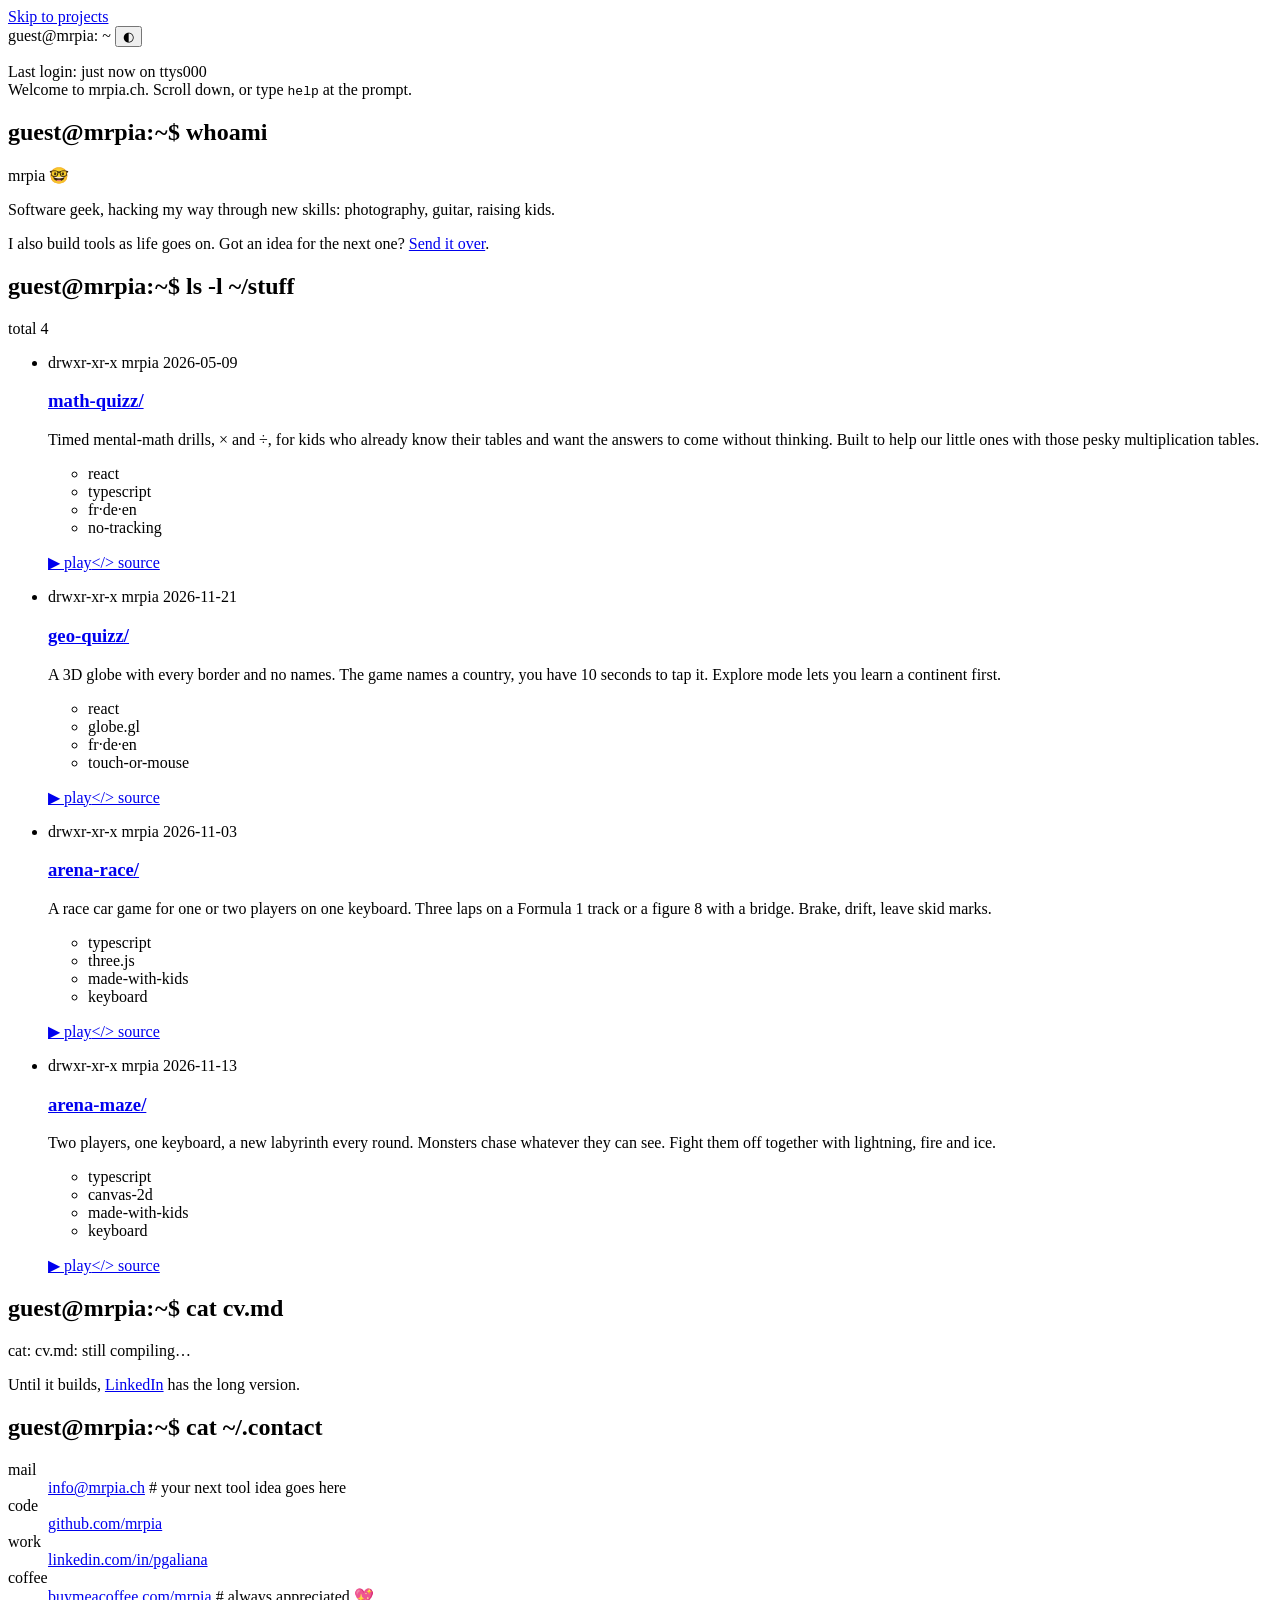
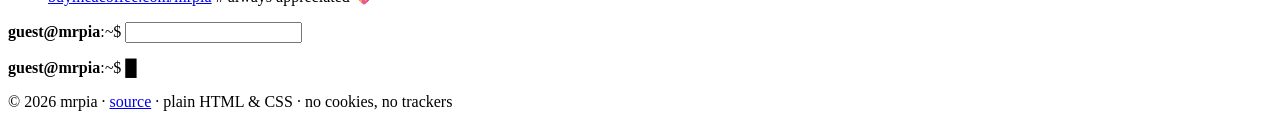
==== public/index.html @ 498de09b "feat: terminal-style home page for mrpia.ch One static page on Firebase Hosting (site mrpia-home, pr" ====
<!doctype html>
<html lang="en">
<head>
<meta charset="utf-8">
<meta name="viewport" content="width=device-width, initial-scale=1">
<title>mrpia.ch</title>
<meta name="description" content="mrpia: software geek, hacking my way through photography, guitar and raising kids. Small tools and games, built as life goes on.">
<meta name="color-scheme" content="dark light">
<meta name="theme-color" content="#0f141b">
<link rel="canonical" href="https://mrpia.ch/">
<meta property="og:type" content="website">
<meta property="og:url" content="https://mrpia.ch/">
<meta property="og:title" content="mrpia.ch">
<meta property="og:description" content="Software geek, hacking my way through photography, guitar and raising kids. Small tools and games, built as life goes on.">
<link rel="icon" href="/favicon.svg" type="image/svg+xml">
<link rel="stylesheet" href="/style.css">
<script src="/theme.js"></script>
<script src="/app.js" defer></script>
</head>
<body>
<a class="skip" href="#stuff">Skip to projects</a>

<main class="term">
  <header class="term-bar">
    <span class="dots" aria-hidden="true"><i></i><i></i><i></i></span>
    <span class="term-title">guest@mrpia: ~</span>
    <button class="theme-toggle" type="button" aria-label="Switch between light and dark theme" title="theme">◐</button>
  </header>

  <div class="term-body" id="term">
    <p class="motd dim">Last login: <span id="last-login">just now</span> on ttys000<br>
      Welcome to mrpia.ch. Scroll down, or type <kbd>help</kbd> at the prompt.</p>

    <section id="whoami" aria-labelledby="h-whoami">
      <h1 id="h-whoami" class="cmd"><span class="ps1" aria-hidden="true"><b>guest@mrpia</b>:<i>~</i>$ </span>whoami</h1>
      <div class="out">
        <p class="name">mrpia <span aria-hidden="true">🤓</span></p>
        <p>Software geek, hacking my way through new skills: photography, guitar, raising kids.</p>
        <p>I also build tools as life goes on. Got an idea for the next one? <a href="mailto:info@mrpia.ch">Send it over</a>.</p>
      </div>
    </section>

    <section id="stuff" aria-labelledby="h-stuff">
      <h2 id="h-stuff" class="cmd"><span class="ps1" aria-hidden="true"><b>guest@mrpia</b>:<i>~</i>$ </span>ls -l ~/stuff</h2>
      <p class="out dim" aria-hidden="true">total 4</p>
      <ul class="cards">
        <li class="card" data-name="math-quizz">
          <p class="perm" aria-hidden="true">drwxr-xr-x  mrpia  2026-05-09</p>
          <h3><a class="play" href="https://math-quizz.mrpia.ch/">math-quizz/</a></h3>
          <p class="blurb">Timed mental-math drills, × and ÷, for kids who already know their tables and want the answers to come without thinking. Built to help our little ones with those pesky multiplication tables.</p>
          <ul class="tags" aria-label="tags"><li>react</li><li>typescript</li><li>fr·de·en</li><li>no-tracking</li></ul>
          <p class="links"><a class="play" href="https://math-quizz.mrpia.ch/">▶ play</a><a class="src" href="https://github.com/mrpia/math-quizz">&lt;/&gt; source</a></p>
        </li>
        <li class="card" data-name="geo-quizz">
          <p class="perm" aria-hidden="true">drwxr-xr-x  mrpia  2026-11-21</p>
          <h3><a class="play" href="https://geo-quizz.mrpia.ch/">geo-quizz/</a></h3>
          <p class="blurb">A 3D globe with every border and no names. The game names a country, you have 10 seconds to tap it. Explore mode lets you learn a continent first.</p>
          <ul class="tags" aria-label="tags"><li>react</li><li>globe.gl</li><li>fr·de·en</li><li>touch-or-mouse</li></ul>
          <p class="links"><a class="play" href="https://geo-quizz.mrpia.ch/">▶ play</a><a class="src" href="https://github.com/mrpia/geo-quizz">&lt;/&gt; source</a></p>
        </li>
        <li class="card" data-name="arena-race">
          <p class="perm" aria-hidden="true">drwxr-xr-x  mrpia  2026-11-03</p>
          <h3><a class="play" href="https://arena-race.mrpia.ch/">arena-race/</a></h3>
          <p class="blurb">A race car game for one or two players on one keyboard. Three laps on a Formula 1 track or a figure 8 with a bridge. Brake, drift, leave skid marks.</p>
          <ul class="tags" aria-label="tags"><li>typescript</li><li>three.js</li><li>made-with-kids</li><li>keyboard</li></ul>
          <p class="links"><a class="play" href="https://arena-race.mrpia.ch/">▶ play</a><a class="src" href="https://github.com/mrpia/arena-race">&lt;/&gt; source</a></p>
        </li>
        <li class="card" data-name="arena-maze">
          <p class="perm" aria-hidden="true">drwxr-xr-x  mrpia  2026-11-13</p>
          <h3><a class="play" href="https://arena-maze.mrpia.ch/">arena-maze/</a></h3>
          <p class="blurb">Two players, one keyboard, a new labyrinth every round. Monsters chase whatever they can see. Fight them off together with lightning, fire and ice.</p>
          <ul class="tags" aria-label="tags"><li>typescript</li><li>canvas-2d</li><li>made-with-kids</li><li>keyboard</li></ul>
          <p class="links"><a class="play" href="https://arena-maze.mrpia.ch/">▶ play</a><a class="src" href="https://github.com/mrpia/arena-maze">&lt;/&gt; source</a></p>
        </li>
      </ul>
    </section>

    <section id="cv" aria-labelledby="h-cv">
      <h2 id="h-cv" class="cmd"><span class="ps1" aria-hidden="true"><b>guest@mrpia</b>:<i>~</i>$ </span>cat cv.md</h2>
      <div class="out">
        <p><span class="err">cat: cv.md: still compiling…</span></p>
        <p class="dim">Until it builds, <a href="https://linkedin.com/in/pgaliana" rel="me">LinkedIn</a> has the long version.</p>
      </div>
    </section>

    <section id="contact" aria-labelledby="h-contact">
      <h2 id="h-contact" class="cmd"><span class="ps1" aria-hidden="true"><b>guest@mrpia</b>:<i>~</i>$ </span>cat ~/.contact</h2>
      <dl class="out kv">
        <dt>mail</dt><dd><a href="mailto:info@mrpia.ch">info@mrpia.ch</a> <span class="dim"># your next tool idea goes here</span></dd>
        <dt>code</dt><dd><a href="https://github.com/mrpia" rel="me">github.com/mrpia</a></dd>
        <dt>work</dt><dd><a href="https://linkedin.com/in/pgaliana" rel="me">linkedin.com/in/pgaliana</a></dd>
        <dt>coffee</dt><dd><a href="https://buymeacoffee.com/mrpia">buymeacoffee.com/mrpia</a> <span class="dim"># always appreciated 💖</span></dd>
      </dl>
    </section>

    <div id="session" aria-live="polite"></div>

    <form id="prompt" class="cmd prompt" autocomplete="off">
      <span class="ps1" aria-hidden="true"><b>guest@mrpia</b>:<i>~</i>$ </span>
      <span class="field"><input id="cmd" name="cmd" type="text" placeholder=" " spellcheck="false" autocapitalize="off" autocorrect="off" enterkeyhint="go" aria-label="Command line. Type help and press Enter."></span>
    </form>
    <p class="cmd nojs-prompt" aria-hidden="true"><span class="ps1"><b>guest@mrpia</b>:<i>~</i>$ </span><span class="cursor">█</span></p>
  </div>
</main>

<footer class="foot">
  <p>© 2026 mrpia · <a href="https://github.com/mrpia/mrpia-home">source</a> · plain HTML &amp; CSS · no cookies, no trackers</p>
</footer>
</body>
</html>
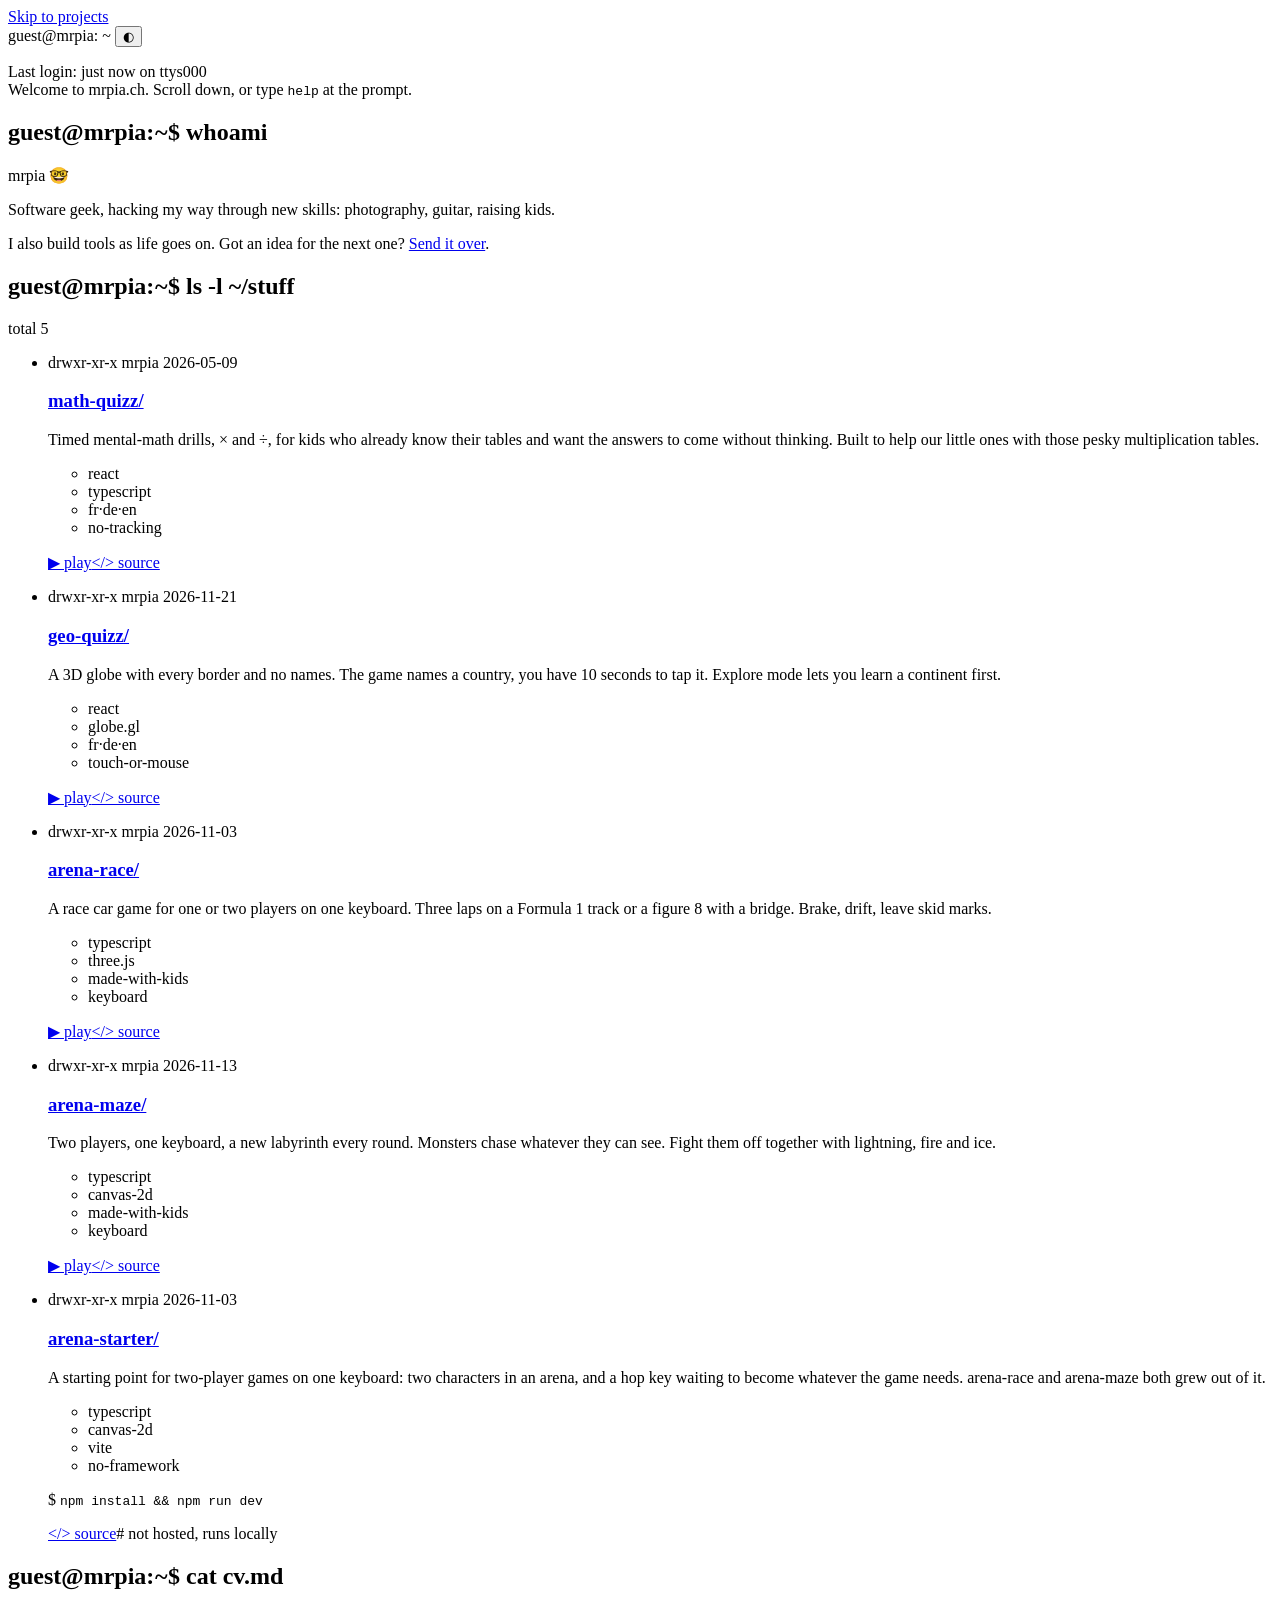
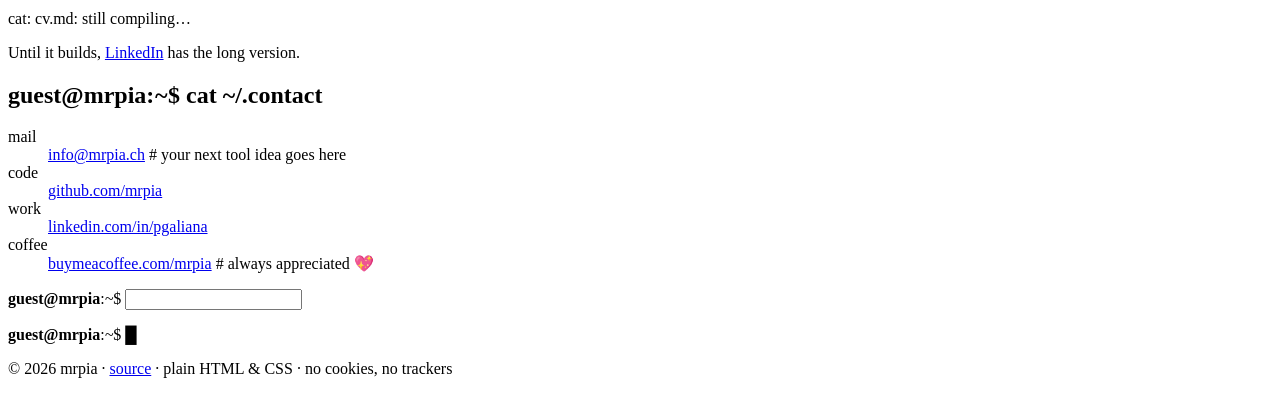
==== commit f6f5e11f: "feat: arena-starter card and a link preview image arena-starter isn't hosted, so its card links to G" ====
--- a/public/index.html
+++ b/public/index.html
@@ -12,6 +12,13 @@
 <meta property="og:url" content="https://mrpia.ch/">
 <meta property="og:title" content="mrpia.ch">
 <meta property="og:description" content="Software geek, hacking my way through photography, guitar and raising kids. Small tools and games, built as life goes on.">
+<meta property="og:site_name" content="mrpia.ch">
+<meta property="og:image" content="https://mrpia.ch/og.png">
+<meta property="og:image:type" content="image/png">
+<meta property="og:image:width" content="1200">
+<meta property="og:image:height" content="630">
+<meta property="og:image:alt" content="A terminal window. whoami prints mrpia with a nerd-face emoji; ls ~/stuff lists math-quizz, geo-quizz, arena-race, arena-maze and arena-starter.">
+<meta name="twitter:card" content="summary_large_image">
 <link rel="icon" href="/favicon.svg" type="image/svg+xml">
 <link rel="stylesheet" href="/style.css">
 <script src="/theme.js"></script>
@@ -42,7 +49,7 @@
 
     <section id="stuff" aria-labelledby="h-stuff">
       <h2 id="h-stuff" class="cmd"><span class="ps1" aria-hidden="true"><b>guest@mrpia</b>:<i>~</i>$ </span>ls -l ~/stuff</h2>
-      <p class="out dim" aria-hidden="true">total 4</p>
+      <p class="out dim" aria-hidden="true">total 5</p>
       <ul class="cards">
         <li class="card" data-name="math-quizz">
           <p class="perm" aria-hidden="true">drwxr-xr-x  mrpia  2026-05-09</p>
@@ -71,6 +78,14 @@
           <p class="blurb">Two players, one keyboard, a new labyrinth every round. Monsters chase whatever they can see. Fight them off together with lightning, fire and ice.</p>
           <ul class="tags" aria-label="tags"><li>typescript</li><li>canvas-2d</li><li>made-with-kids</li><li>keyboard</li></ul>
           <p class="links"><a class="play" href="https://arena-maze.mrpia.ch/">▶ play</a><a class="src" href="https://github.com/mrpia/arena-maze">&lt;/&gt; source</a></p>
+        </li>
+        <li class="card" data-name="arena-starter">
+          <p class="perm" aria-hidden="true">drwxr-xr-x  mrpia  2026-11-03</p>
+          <h3><a class="src" href="https://github.com/mrpia/arena-starter">arena-starter/</a></h3>
+          <p class="blurb">A starting point for two-player games on one keyboard: two characters in an arena, and a hop key waiting to become whatever the game needs. arena-race and arena-maze both grew out of it.</p>
+          <ul class="tags" aria-label="tags"><li>typescript</li><li>canvas-2d</li><li>vite</li><li>no-framework</li></ul>
+          <p class="run"><span class="dim" aria-hidden="true">$ </span><code>npm install &amp;&amp; npm run dev</code></p>
+          <p class="links"><a class="src" href="https://github.com/mrpia/arena-starter">&lt;/&gt; source</a><span class="dim"># not hosted, runs locally</span></p>
         </li>
       </ul>
     </section>
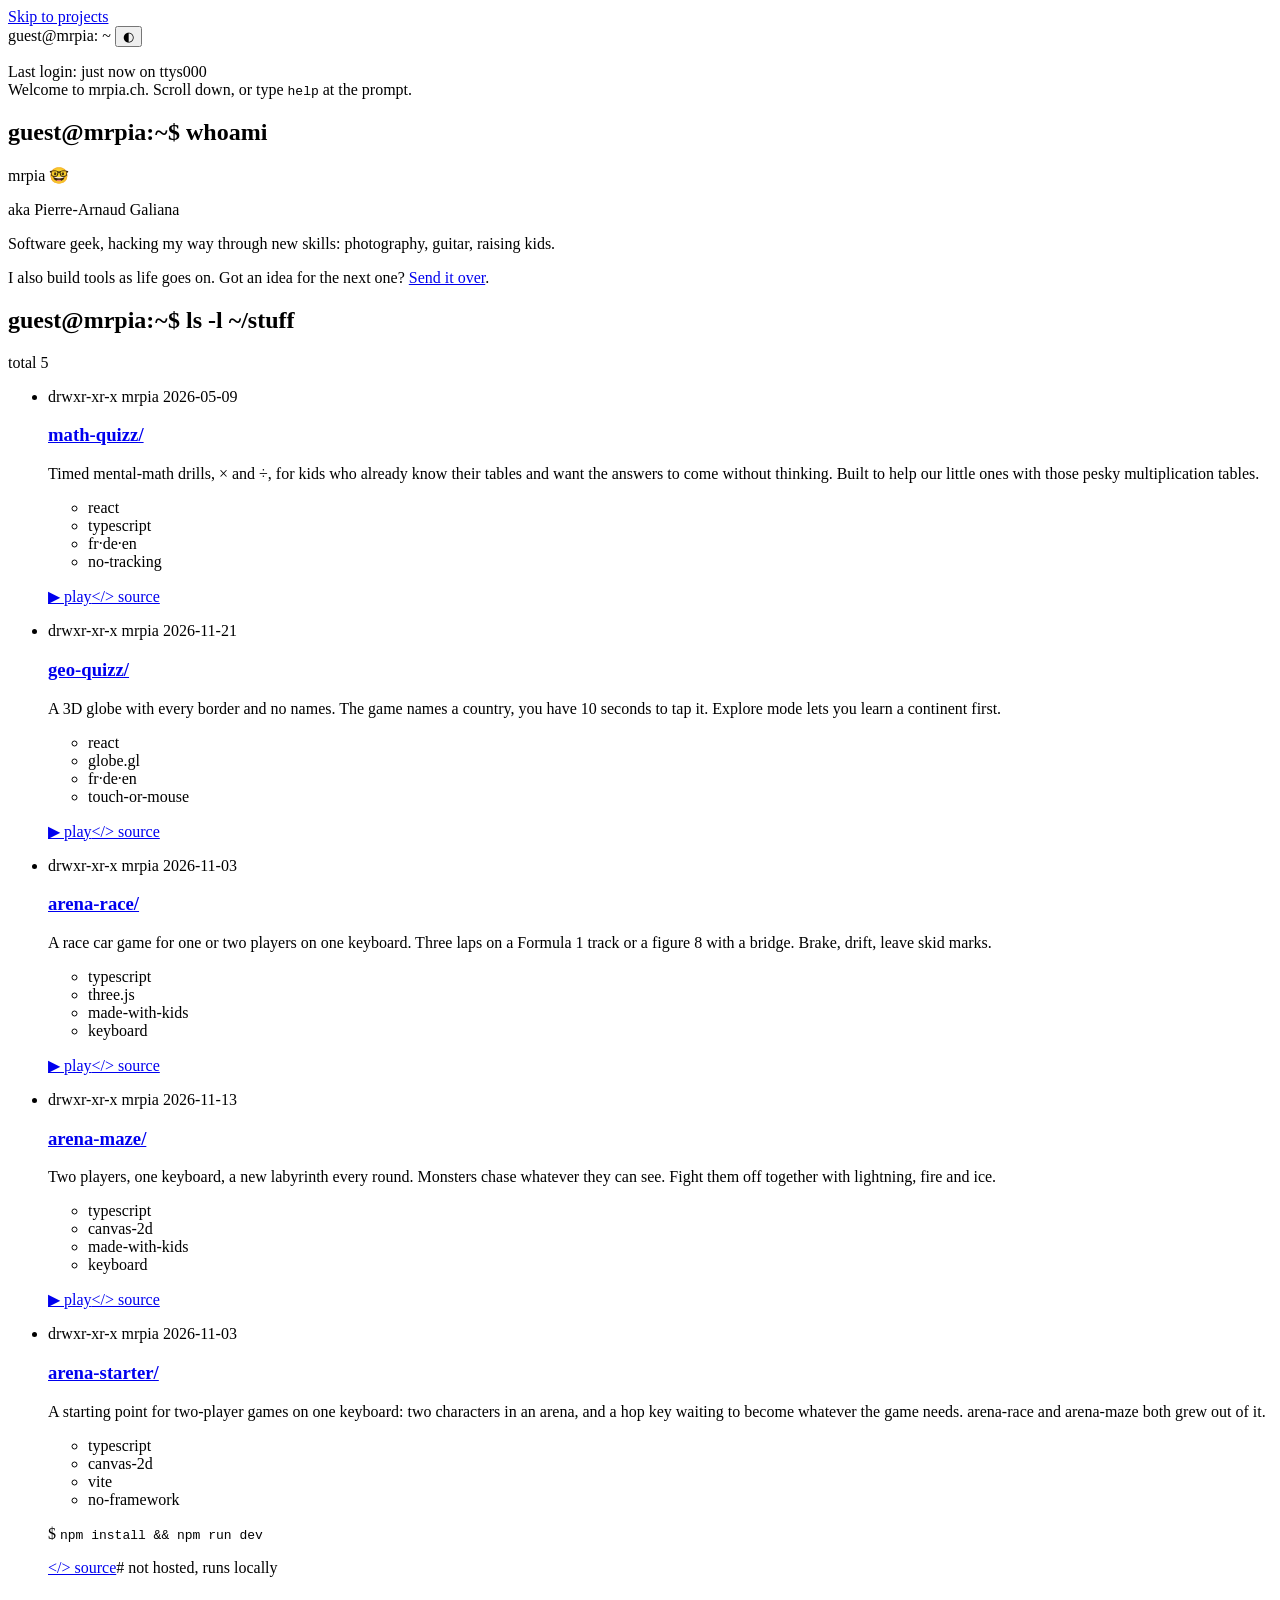
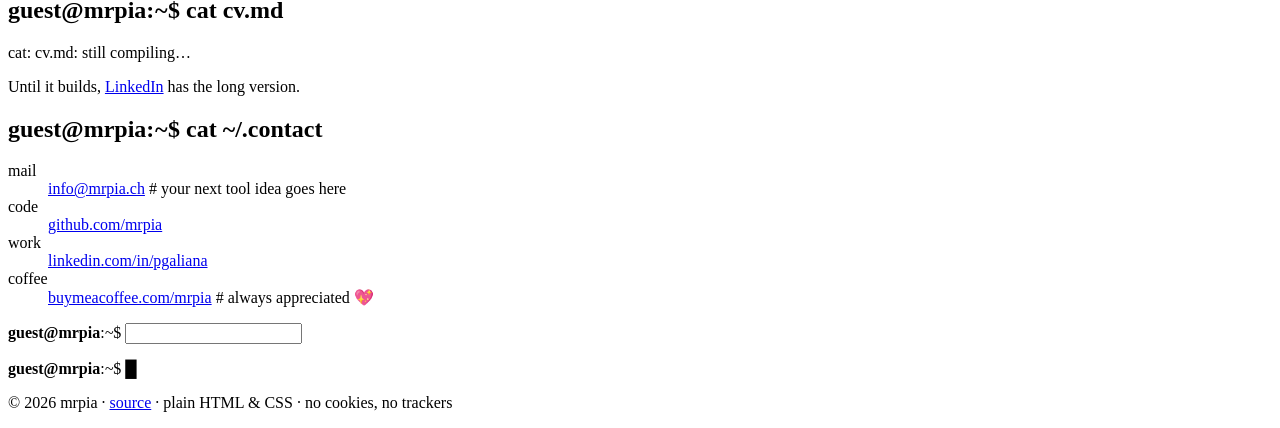
==== commit 9e835055: "feat: full name in whoami; card highlight without the lift whoami now shows "aka Pierre-Arnaud Galia" ====
--- a/public/index.html
+++ b/public/index.html
@@ -42,6 +42,7 @@
       <h1 id="h-whoami" class="cmd"><span class="ps1" aria-hidden="true"><b>guest@mrpia</b>:<i>~</i>$ </span>whoami</h1>
       <div class="out">
         <p class="name">mrpia <span aria-hidden="true">🤓</span></p>
+        <p class="realname"><span class="dim">aka</span> Pierre-Arnaud Galiana</p>
         <p>Software geek, hacking my way through new skills: photography, guitar, raising kids.</p>
         <p>I also build tools as life goes on. Got an idea for the next one? <a href="mailto:info@mrpia.ch">Send it over</a>.</p>
       </div>
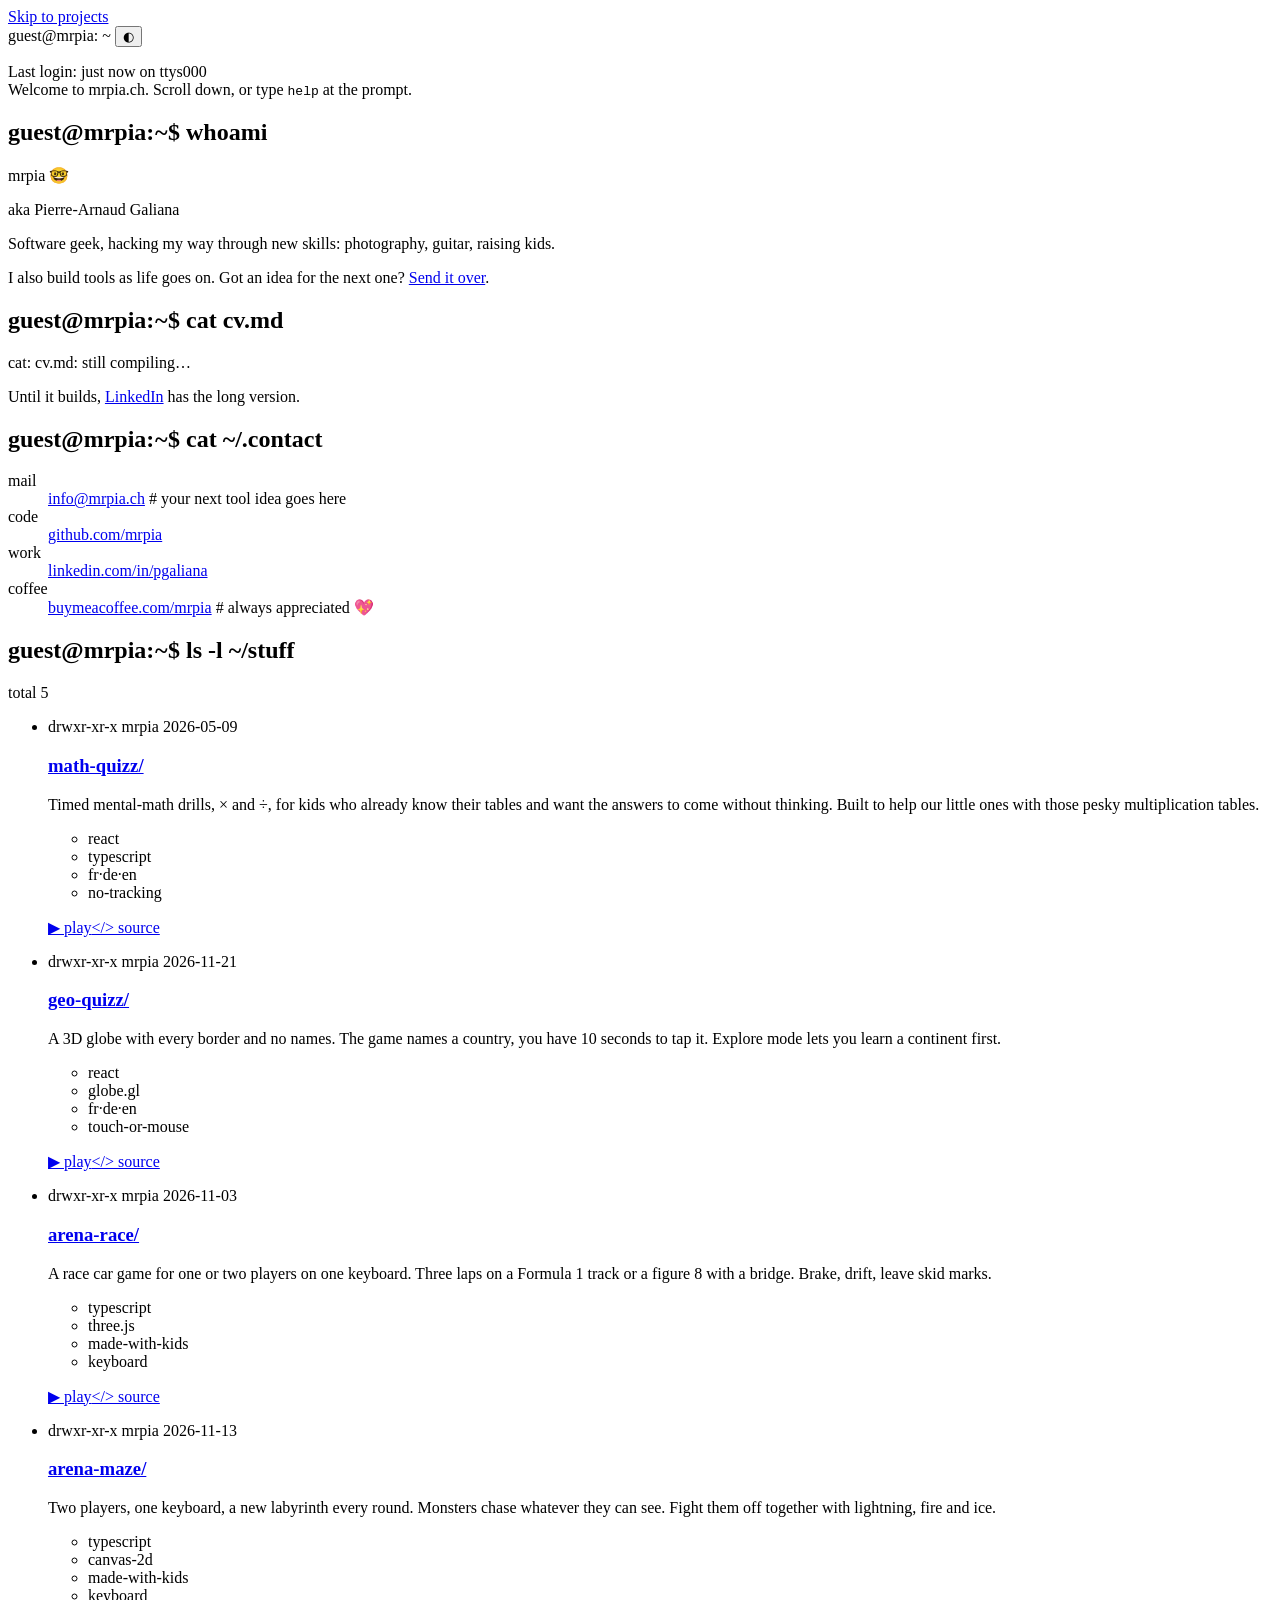
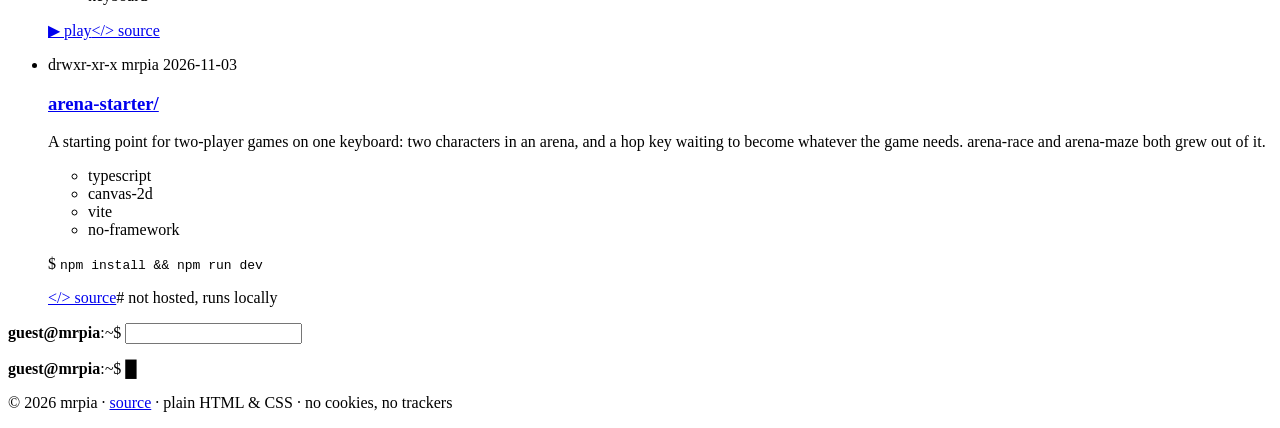
==== commit bcfaf23c: "feat: cv and contact before the project cards Section order is now whoami, cv, contact, stuff; the l" ====
--- a/public/index.html
+++ b/public/index.html
@@ -48,6 +48,24 @@
       </div>
     </section>
 
+    <section id="cv" aria-labelledby="h-cv">
+      <h2 id="h-cv" class="cmd"><span class="ps1" aria-hidden="true"><b>guest@mrpia</b>:<i>~</i>$ </span>cat cv.md</h2>
+      <div class="out">
+        <p><span class="err">cat: cv.md: still compiling…</span></p>
+        <p class="dim">Until it builds, <a href="https://linkedin.com/in/pgaliana" rel="me">LinkedIn</a> has the long version.</p>
+      </div>
+    </section>
+
+    <section id="contact" aria-labelledby="h-contact">
+      <h2 id="h-contact" class="cmd"><span class="ps1" aria-hidden="true"><b>guest@mrpia</b>:<i>~</i>$ </span>cat ~/.contact</h2>
+      <dl class="out kv">
+        <dt>mail</dt><dd><a href="mailto:info@mrpia.ch">info@mrpia.ch</a> <span class="dim"># your next tool idea goes here</span></dd>
+        <dt>code</dt><dd><a href="https://github.com/mrpia" rel="me">github.com/mrpia</a></dd>
+        <dt>work</dt><dd><a href="https://linkedin.com/in/pgaliana" rel="me">linkedin.com/in/pgaliana</a></dd>
+        <dt>coffee</dt><dd><a href="https://buymeacoffee.com/mrpia">buymeacoffee.com/mrpia</a> <span class="dim"># always appreciated 💖</span></dd>
+      </dl>
+    </section>
+
     <section id="stuff" aria-labelledby="h-stuff">
       <h2 id="h-stuff" class="cmd"><span class="ps1" aria-hidden="true"><b>guest@mrpia</b>:<i>~</i>$ </span>ls -l ~/stuff</h2>
       <p class="out dim" aria-hidden="true">total 5</p>
@@ -91,24 +109,6 @@
       </ul>
     </section>
 
-    <section id="cv" aria-labelledby="h-cv">
-      <h2 id="h-cv" class="cmd"><span class="ps1" aria-hidden="true"><b>guest@mrpia</b>:<i>~</i>$ </span>cat cv.md</h2>
-      <div class="out">
-        <p><span class="err">cat: cv.md: still compiling…</span></p>
-        <p class="dim">Until it builds, <a href="https://linkedin.com/in/pgaliana" rel="me">LinkedIn</a> has the long version.</p>
-      </div>
-    </section>
-
-    <section id="contact" aria-labelledby="h-contact">
-      <h2 id="h-contact" class="cmd"><span class="ps1" aria-hidden="true"><b>guest@mrpia</b>:<i>~</i>$ </span>cat ~/.contact</h2>
-      <dl class="out kv">
-        <dt>mail</dt><dd><a href="mailto:info@mrpia.ch">info@mrpia.ch</a> <span class="dim"># your next tool idea goes here</span></dd>
-        <dt>code</dt><dd><a href="https://github.com/mrpia" rel="me">github.com/mrpia</a></dd>
-        <dt>work</dt><dd><a href="https://linkedin.com/in/pgaliana" rel="me">linkedin.com/in/pgaliana</a></dd>
-        <dt>coffee</dt><dd><a href="https://buymeacoffee.com/mrpia">buymeacoffee.com/mrpia</a> <span class="dim"># always appreciated 💖</span></dd>
-      </dl>
-    </section>
-
     <div id="session" aria-live="polite"></div>
 
     <form id="prompt" class="cmd prompt" autocomplete="off">
